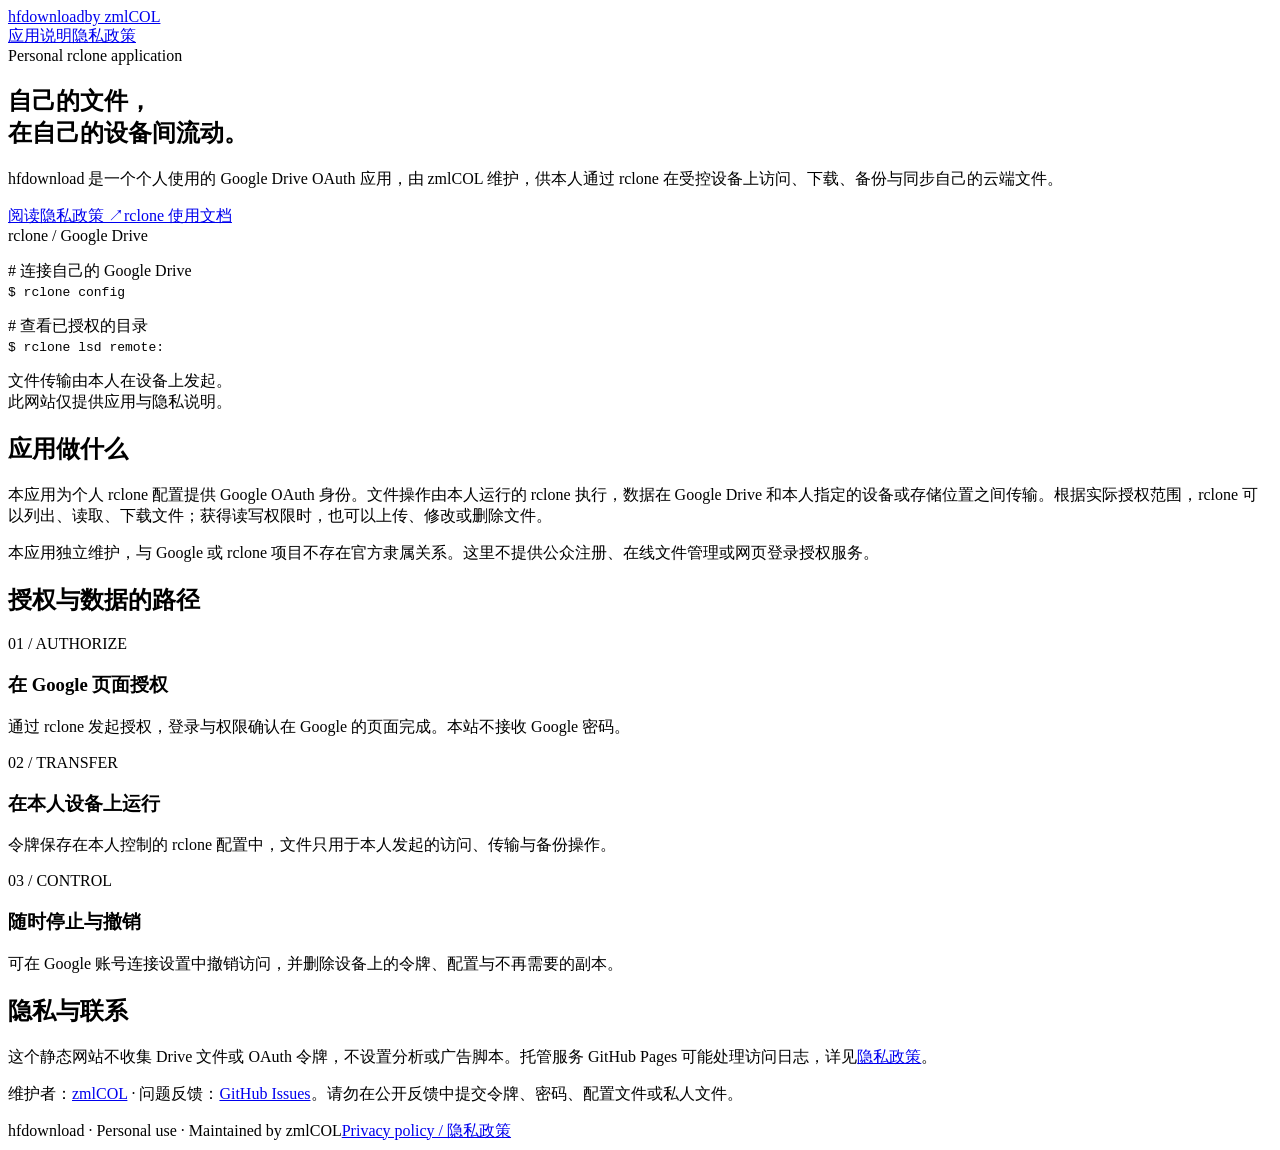
==== index.html @ b7f27577 "Create index.html" ====
<!doctype html>
<html lang="zh-CN">
<head>
<meta charset="utf-8">
<meta name="viewport" content="width=device-width,initial-scale=1">
<meta name="description" content="hfdownload 是由 zmlCOL 维护的个人 rclone Google Drive 授权应用，用于在本人控制的设备上访问、备份和同步自己的文件。">
<meta name="referrer" content="strict-origin-when-cross-origin">
<title>hfdownload · 个人 rclone 与 Google Drive</title>
<link rel="stylesheet" href="style.css">
</head>
<body>
<header><a class="brand" href="./">hfdownload<span>by zmlCOL</span></a><nav aria-label="主导航"><a href="#about">应用说明</a><a href="privacy.html">隐私政策</a></nav></header>
<main>
<section class="hero" aria-labelledby="title"><div><div class="eyebrow">Personal rclone application</div><h1 id="title">自己的文件，<br>在自己的设备间流动。</h1><p class="lead">hfdownload 是一个个人使用的 Google Drive OAuth 应用，由 zmlCOL 维护，供本人通过 rclone 在受控设备上访问、下载、备份与同步自己的云端文件。</p><div class="actions"><a class="button" href="privacy.html">阅读隐私政策 ↗</a><a href="https://rclone.org/drive/">rclone 使用文档</a></div></div><div class="terminal" aria-label="rclone 命令示例"><div class="terminal-title">rclone / Google Drive</div><div class="terminal-body"><p><span class="hint"># 连接自己的 Google Drive</span><br><code>$ rclone config</code></p><p><span class="hint"># 查看已授权的目录</span><br><code>$ rclone lsd remote:</code></p><p><span class="hint">文件传输由本人在设备上发起。<br>此网站仅提供应用与隐私说明。</span></p></div></div></section>
<section class="section section-grid" id="about"><h2>应用做什么</h2><div><p>本应用为个人 rclone 配置提供 Google OAuth 身份。文件操作由本人运行的 rclone 执行，数据在 Google Drive 和本人指定的设备或存储位置之间传输。根据实际授权范围，rclone 可以列出、读取、下载文件；获得读写权限时，也可以上传、修改或删除文件。</p><p class="small">本应用独立维护，与 Google 或 rclone 项目不存在官方隶属关系。这里不提供公众注册、在线文件管理或网页登录授权服务。</p></div></section>
<section class="section"><h2>授权与数据的路径</h2><div class="steps"><div><span class="number">01 / AUTHORIZE</span><h3>在 Google 页面授权</h3><p class="small">通过 rclone 发起授权，登录与权限确认在 Google 的页面完成。本站不接收 Google 密码。</p></div><div><span class="number">02 / TRANSFER</span><h3>在本人设备上运行</h3><p class="small">令牌保存在本人控制的 rclone 配置中，文件只用于本人发起的访问、传输与备份操作。</p></div><div><span class="number">03 / CONTROL</span><h3>随时停止与撤销</h3><p class="small">可在 Google 账号连接设置中撤销访问，并删除设备上的令牌、配置与不再需要的副本。</p></div></div></section>
<section class="section section-grid"><h2>隐私与联系</h2><div><p class="note">这个静态网站不收集 Drive 文件或 OAuth 令牌，不设置分析或广告脚本。托管服务 GitHub Pages 可能处理访问日志，详见<a href="privacy.html">隐私政策</a>。</p><p class="small">维护者：<a href="https://github.com/zmlCOL">zmlCOL</a> · 问题反馈：<a href="https://github.com/zmlCOL/rclone-drive/issues">GitHub Issues</a>。请勿在公开反馈中提交令牌、密码、配置文件或私人文件。</p></div></section>
</main>
<footer><span>hfdownload · Personal use · Maintained by zmlCOL</span><a href="privacy.html">Privacy policy / 隐私政策</a></footer>
</body></html>
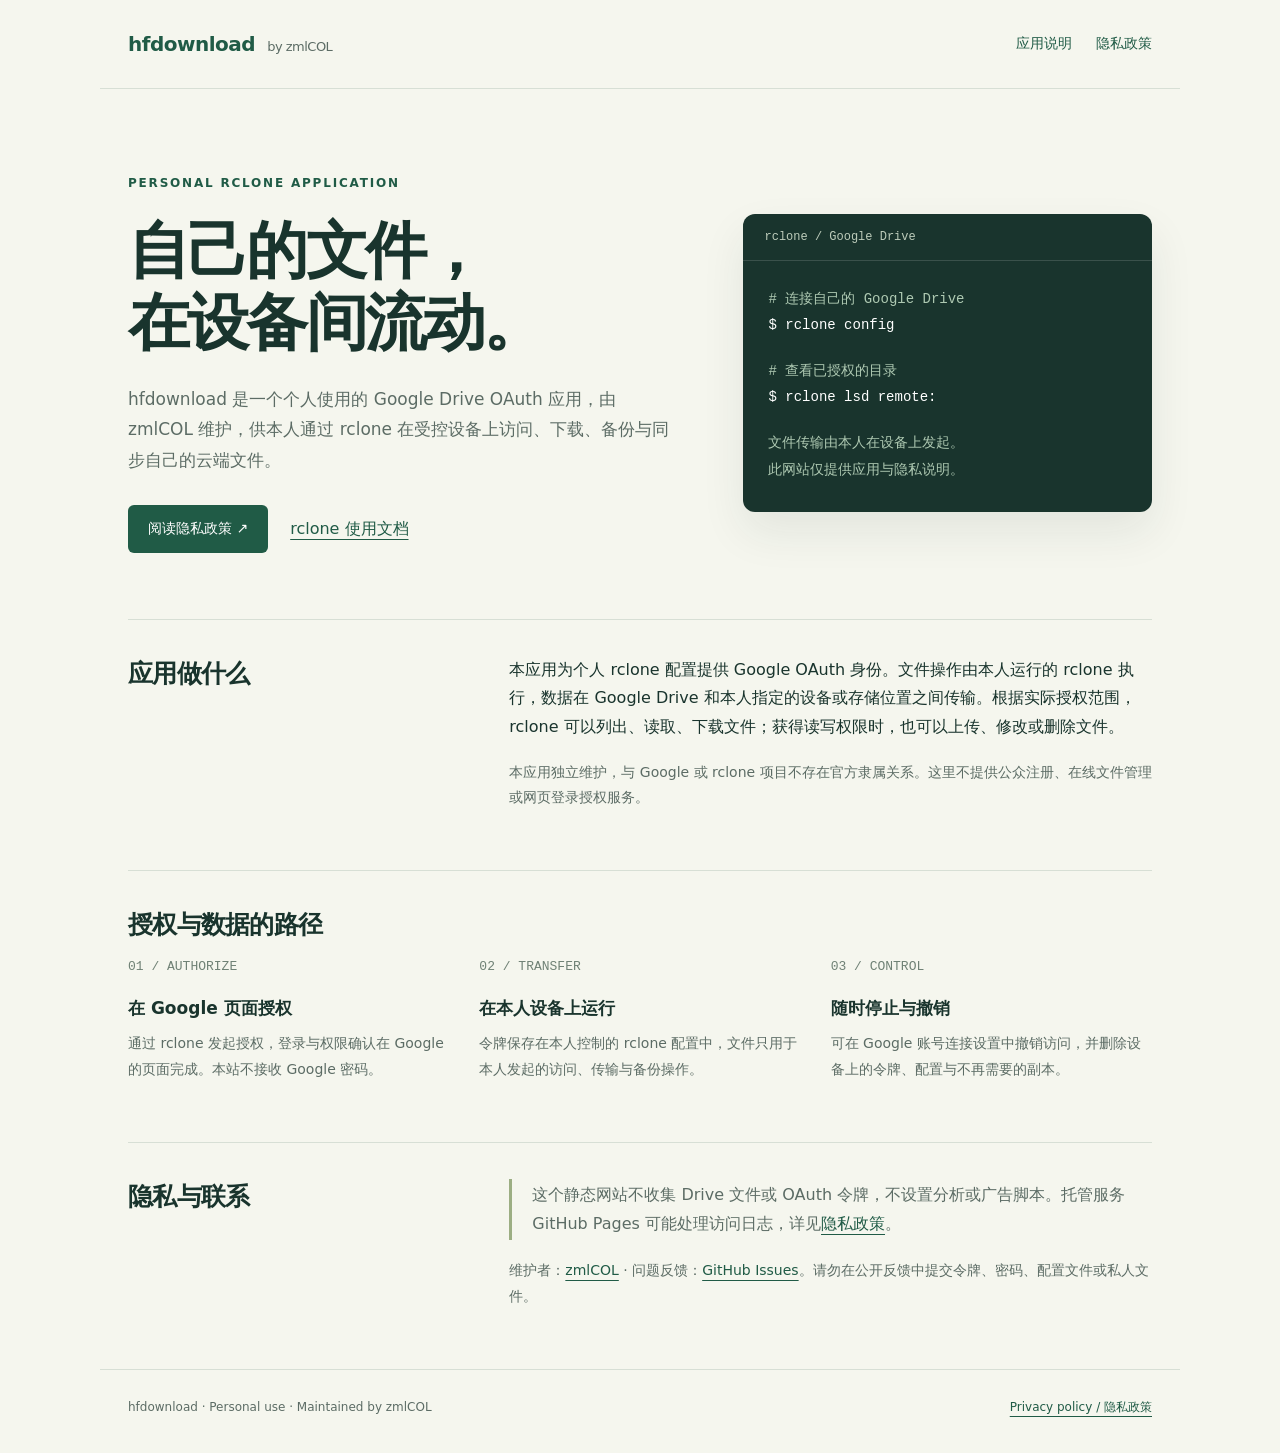
==== commit 023bb6ea: "Refine homepage heading layout" ====
--- a/index.html
+++ b/index.html
@@ -11,7 +11,7 @@
 <body>
 <header><a class="brand" href="./">hfdownload<span>by zmlCOL</span></a><nav aria-label="主导航"><a href="#about">应用说明</a><a href="privacy.html">隐私政策</a></nav></header>
 <main>
-<section class="hero" aria-labelledby="title"><div><div class="eyebrow">Personal rclone application</div><h1 id="title">自己的文件，<br>在自己的设备间流动。</h1><p class="lead">hfdownload 是一个个人使用的 Google Drive OAuth 应用，由 zmlCOL 维护，供本人通过 rclone 在受控设备上访问、下载、备份与同步自己的云端文件。</p><div class="actions"><a class="button" href="privacy.html">阅读隐私政策 ↗</a><a href="https://rclone.org/drive/">rclone 使用文档</a></div></div><div class="terminal" aria-label="rclone 命令示例"><div class="terminal-title">rclone / Google Drive</div><div class="terminal-body"><p><span class="hint"># 连接自己的 Google Drive</span><br><code>$ rclone config</code></p><p><span class="hint"># 查看已授权的目录</span><br><code>$ rclone lsd remote:</code></p><p><span class="hint">文件传输由本人在设备上发起。<br>此网站仅提供应用与隐私说明。</span></p></div></div></section>
+<section class="hero" aria-labelledby="title"><div><div class="eyebrow">Personal rclone application</div><h1 id="title">自己的文件，<br>在设备间流动。</h1><p class="lead">hfdownload 是一个个人使用的 Google Drive OAuth 应用，由 zmlCOL 维护，供本人通过 rclone 在受控设备上访问、下载、备份与同步自己的云端文件。</p><div class="actions"><a class="button" href="privacy.html">阅读隐私政策 ↗</a><a href="https://rclone.org/drive/">rclone 使用文档</a></div></div><div class="terminal" aria-label="rclone 命令示例"><div class="terminal-title">rclone / Google Drive</div><div class="terminal-body"><p><span class="hint"># 连接自己的 Google Drive</span><br><code>$ rclone config</code></p><p><span class="hint"># 查看已授权的目录</span><br><code>$ rclone lsd remote:</code></p><p><span class="hint">文件传输由本人在设备上发起。<br>此网站仅提供应用与隐私说明。</span></p></div></div></section>
 <section class="section section-grid" id="about"><h2>应用做什么</h2><div><p>本应用为个人 rclone 配置提供 Google OAuth 身份。文件操作由本人运行的 rclone 执行，数据在 Google Drive 和本人指定的设备或存储位置之间传输。根据实际授权范围，rclone 可以列出、读取、下载文件；获得读写权限时，也可以上传、修改或删除文件。</p><p class="small">本应用独立维护，与 Google 或 rclone 项目不存在官方隶属关系。这里不提供公众注册、在线文件管理或网页登录授权服务。</p></div></section>
 <section class="section"><h2>授权与数据的路径</h2><div class="steps"><div><span class="number">01 / AUTHORIZE</span><h3>在 Google 页面授权</h3><p class="small">通过 rclone 发起授权，登录与权限确认在 Google 的页面完成。本站不接收 Google 密码。</p></div><div><span class="number">02 / TRANSFER</span><h3>在本人设备上运行</h3><p class="small">令牌保存在本人控制的 rclone 配置中，文件只用于本人发起的访问、传输与备份操作。</p></div><div><span class="number">03 / CONTROL</span><h3>随时停止与撤销</h3><p class="small">可在 Google 账号连接设置中撤销访问，并删除设备上的令牌、配置与不再需要的副本。</p></div></div></section>
 <section class="section section-grid"><h2>隐私与联系</h2><div><p class="note">这个静态网站不收集 Drive 文件或 OAuth 令牌，不设置分析或广告脚本。托管服务 GitHub Pages 可能处理访问日志，详见<a href="privacy.html">隐私政策</a>。</p><p class="small">维护者：<a href="https://github.com/zmlCOL">zmlCOL</a> · 问题反馈：<a href="https://github.com/zmlCOL/rclone-drive/issues">GitHub Issues</a>。请勿在公开反馈中提交令牌、密码、配置文件或私人文件。</p></div></section>
--- a/style.css
+++ b/style.css
@@ -0,0 +1 @@
+:root{color-scheme:light;--ink:#19342d;--muted:#5c6c65;--line:#d7dfd5;--paper:#f5f6ee;--green:#205b46}*{box-sizing:border-box}body{margin:0;background:var(--paper);color:var(--ink);font:16px/1.8 system-ui,-apple-system,BlinkMacSystemFont,"Segoe UI","PingFang SC","Microsoft YaHei",sans-serif}a{color:var(--green);text-underline-offset:5px}a:hover{color:#0b3828}a:focus-visible{outline:3px solid #ca741d;outline-offset:5px}header,main,footer{max-width:1080px;margin:auto;padding-left:28px;padding-right:28px}header{display:flex;align-items:center;justify-content:space-between;gap:20px;padding-top:26px;padding-bottom:26px;border-bottom:1px solid var(--line)}.brand{font-size:20px;font-weight:750;text-decoration:none;letter-spacing:-.5px}.brand span{font-weight:400;color:var(--muted);font-size:13px;margin-left:12px}nav{display:flex;gap:24px;font-size:14px}nav a{text-decoration:none}.hero{padding:84px 0 66px;display:grid;grid-template-columns:1.35fr 1fr;gap:64px;align-items:center}.eyebrow{text-transform:uppercase;letter-spacing:.15em;font-size:12px;font-weight:750;color:var(--green)}h1{font-size:clamp(38px,5.8vw,62px);line-height:1.17;letter-spacing:-.045em;margin:20px 0 24px;font-weight:700}h2{font-size:25px;line-height:1.4;letter-spacing:-.03em;margin:0 0 15px}h3{font-size:17px;margin:0 0 8px}p{margin:0 0 18px}.lead{color:var(--muted);font-size:17px;max-width:590px}.actions{display:flex;flex-wrap:wrap;align-items:center;gap:22px;margin-top:30px}.button{display:inline-block;background:var(--green);color:#fff;border-radius:6px;padding:11px 20px;text-decoration:none;font-size:14px}.button:hover{background:#123e2e;color:#fff}.terminal{background:#19342d;color:#e8f1e5;border-radius:12px;overflow:hidden;box-shadow:0 20px 45px #19342d15}.terminal-title{padding:14px 21px;border-bottom:1px solid #ffffff25;font:12px/1.5 ui-monospace,SFMono-Regular,monospace;color:#bdccbb}.terminal-body{padding:25px 25px 29px;font:14px/1.9 ui-monospace,SFMono-Regular,monospace}.terminal-body p{margin:0 0 19px}.terminal-body p:last-child{margin:0}.hint{color:#aec9b2}.terminal-body code{color:#fff;background:none;padding:0}.section{padding:36px 0 42px;border-top:1px solid var(--line)}.section-grid{display:grid;grid-template-columns:1fr 2fr;gap:60px}.steps{display:grid;grid-template-columns:repeat(3,1fr);gap:30px}.number{display:block;font:13px/1.5 ui-monospace,monospace;color:#6f8175;margin-bottom:16px}.small{font-size:14px;color:var(--muted)}.note{border-left:3px solid #9cae83;padding:2px 0 2px 20px;color:var(--muted)}footer{padding-top:27px;padding-bottom:35px;border-top:1px solid var(--line);display:flex;justify-content:space-between;gap:25px;font-size:12px;color:var(--muted)}.policy{max-width:800px;padding-top:55px;padding-bottom:55px}.policy h1{font-size:44px}.policy h2{font-size:22px;margin-top:36px}.policy ul{padding-left:23px}.policy li{margin-bottom:9px}.policy .intro{border-bottom:1px solid var(--line);padding-bottom:24px}.policy code{background:#e7ebdf;border-radius:3px;padding:2px 5px;font-size:13px;overflow-wrap:anywhere}@media(max-width:760px){header,main,footer{padding-left:22px;padding-right:22px}.brand span{display:none}.hero{grid-template-columns:1fr;gap:30px;padding:48px 0}.section-grid{grid-template-columns:1fr;gap:12px}.steps{grid-template-columns:1fr;gap:22px}.number{margin-bottom:6px}nav{gap:18px}.section{padding:30px 0}footer{flex-direction:column;gap:4px}.policy{padding-top:32px}.policy h1{font-size:36px}.terminal-body{font-size:13px}}
